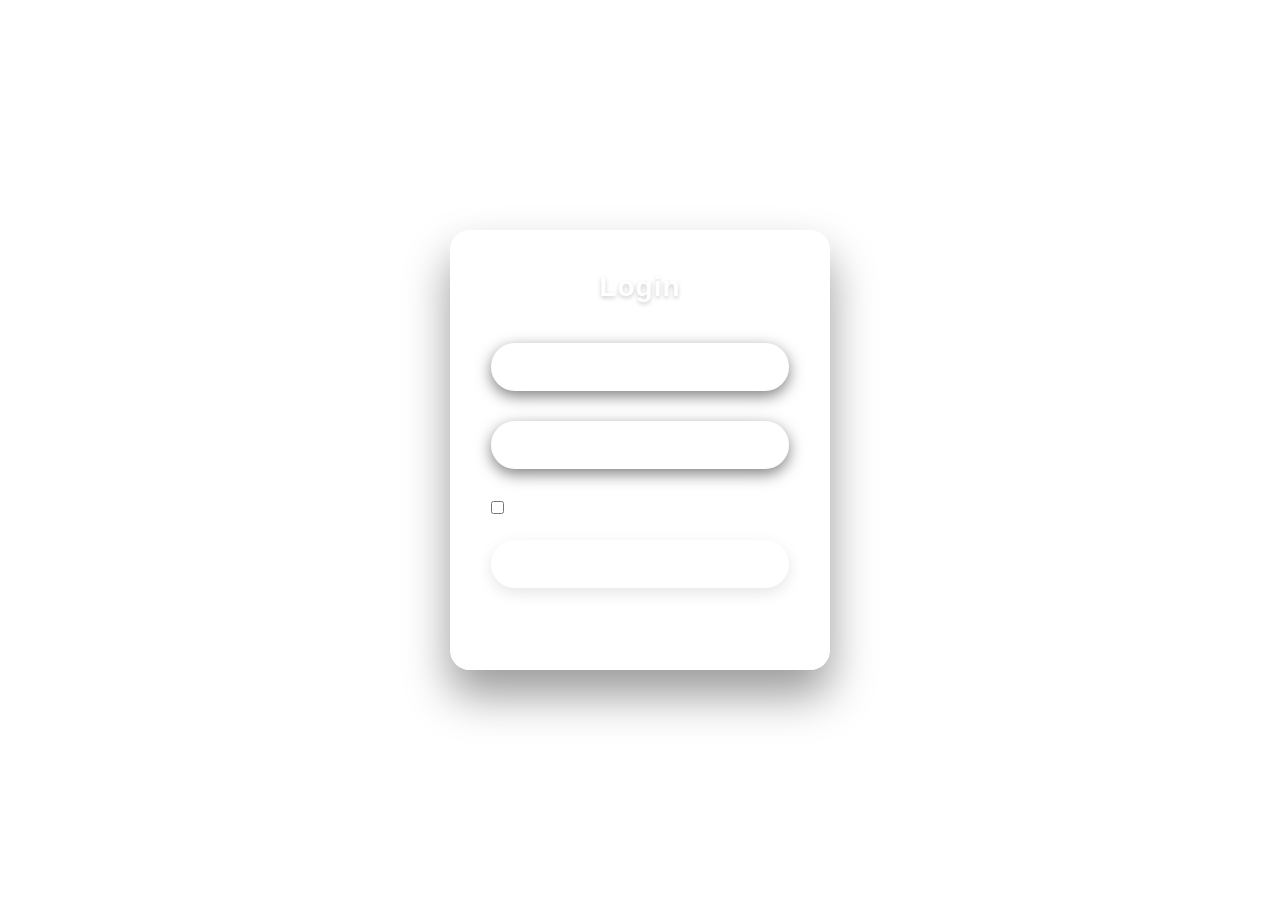
==== dashboard.html @ 79e25f65 "Fix login and add dashboard" ====
<!DOCTYPE html>
<html lang="pt-br">
<head>
    <meta charset="UTF-8">
    <meta name="viewport" content="width=device-width, initial-scale=1.0">
    <title>Dashboard</title>
    <link rel="stylesheet" href="estilos/dashboard.css">
</head>
<body>
    <main>
        <section class="dashboard-card">
            <p class="dashboard-kicker">Dashboard</p>
            <h1 id="welcome-message">Bem-vindo</h1>
            <p class="dashboard-text">Seu login foi realizado com sucesso.</p>
            <button id="logout-btn" class="dashboard-btn" type="button">Logout</button>
        </section>
    </main>

    <script src="script.js"></script>
</body>
</html>
---- estilos/dashboard.css ----
@charset "utf-8";

* {
    margin: 0;
    padding: 0;
    box-sizing: border-box;
    font-family: 'Segoe UI', Tahoma, Geneva, Verdana, sans-serif;
}

body {
    min-height: 100vh;
    background-image: url("../imagem/Galaxya.gif");
    background-size: cover;
    background-position: center;
    display: flex;
    justify-content: center;
    align-items: center;
    overflow: hidden;
}

main {
    width: 100%;
    display: flex;
    justify-content: center;
    padding: 24px;
}

.dashboard-card {
    position: relative;
    width: min(100%, 440px);
    padding: 42px 36px;
    border-radius: 24px;
    backdrop-filter: blur(15px);
    background: rgba(255, 255, 255, 0.1);
    border: 1px solid rgba(255, 255, 255, 0.4);
    box-shadow: 0 25px 45px rgba(0, 0, 0, 0.4);
    overflow: hidden;
    text-align: center;
}

.dashboard-card::before {
    content: '';
    position: absolute;
    top: 0;
    left: -100%;
    width: 100%;
    height: 100%;
    background: rgba(255, 255, 255, 0.05);
    transform: skewX(-15deg);
    transition: 0.5s;
    pointer-events: none;
}

.dashboard-card:hover::before {
    left: 120%;
}

.dashboard-kicker {
    color: rgba(255, 255, 255, 0.8);
    font-size: 14px;
    letter-spacing: 3px;
    text-transform: uppercase;
    margin-bottom: 12px;
}

#welcome-message {
    color: #fff;
    font-size: 30px;
    font-weight: 600;
    line-height: 1.3;
    margin-bottom: 16px;
    text-shadow: 0 2px 4px rgba(0, 0, 0, 0.2);
}

.dashboard-text {
    color: rgba(255, 255, 255, 0.8);
    font-size: 15px;
    line-height: 1.6;
    margin-bottom: 30px;
}

.dashboard-btn {
    width: 100%;
    padding: 15px;
    background: rgba(255, 255, 255, 0.3);
    border: none;
    outline: none;
    border-radius: 35px;
    color: #fff;
    font-size: 16px;
    font-weight: 600;
    cursor: pointer;
    transition: all 0.3s ease;
    box-shadow: 0 5px 15px rgba(0, 0, 0, 0.1);
}

.dashboard-btn:hover {
    background: rgba(255, 255, 255, 0.4);
    transform: translateY(-3px);
    box-shadow: 0 8px 20px rgba(0, 0, 0, 0.2);
}
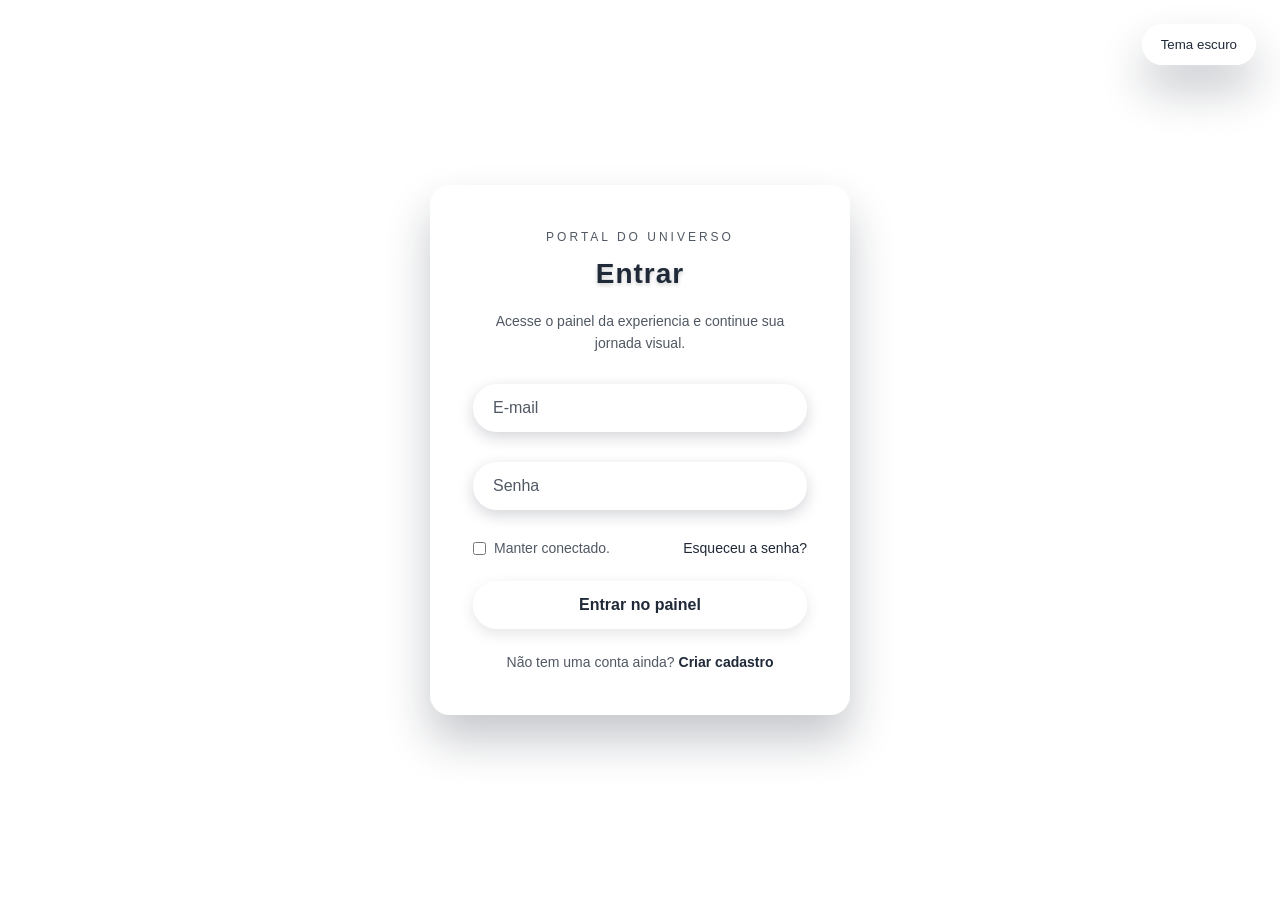
==== commit 774c08a3: "Add register, recover and light theme" ====
--- a/dashboard.html
+++ b/dashboard.html
@@ -3,16 +3,21 @@
 <head>
     <meta charset="UTF-8">
     <meta name="viewport" content="width=device-width, initial-scale=1.0">
-    <title>Dashboard</title>
+    <meta name="description" content="Painel demonstrativo do Portal do Universo.">
+    <title>Portal do Universo | Painel</title>
     <link rel="stylesheet" href="estilos/dashboard.css">
 </head>
-<body>
-    <main>
-        <section class="dashboard-card">
-            <p class="dashboard-kicker">Dashboard</p>
+<body data-page="dashboard">
+    <main class="dashboard-layout">
+        <button class="theme-toggle" type="button" id="theme-toggle" aria-label="Alternar tema">
+            Tema escuro
+        </button>
+
+        <section class="dashboard-card" aria-labelledby="welcome-message">
+            <p class="dashboard-kicker">Portal do Universo</p>
             <h1 id="welcome-message">Bem-vindo</h1>
-            <p class="dashboard-text">Seu login foi realizado com sucesso.</p>
-            <button id="logout-btn" class="dashboard-btn" type="button">Logout</button>
+            <p class="dashboard-text">Seu acesso foi validado nesta demonstração visual.</p>
+            <button id="logout-btn" class="dashboard-btn" type="button">Sair da experiencia</button>
         </section>
     </main>
 
--- a/estilos/dashboard.css
+++ b/estilos/dashboard.css
@@ -1,4 +1,28 @@
 @charset "utf-8";
+
+:root {
+    --text-color: #1f2937;
+    --muted-text: rgba(31, 41, 55, 0.78);
+    --panel-background: rgba(255, 255, 255, 0.24);
+    --panel-border: rgba(255, 255, 255, 0.55);
+    --panel-shadow: 0 25px 45px rgba(15, 23, 42, 0.24);
+    --highlight: rgba(255, 255, 255, 0.18);
+    --button-background: rgba(255, 255, 255, 0.55);
+    --button-background-hover: rgba(255, 255, 255, 0.8);
+    --background-image: url("../imagem/Galaxya.gif");
+}
+
+body[data-theme="dark"] {
+    --text-color: #f8fafc;
+    --muted-text: rgba(248, 250, 252, 0.8);
+    --panel-background: rgba(15, 23, 42, 0.28);
+    --panel-border: rgba(255, 255, 255, 0.24);
+    --panel-shadow: 0 25px 45px rgba(0, 0, 0, 0.45);
+    --highlight: rgba(255, 255, 255, 0.06);
+    --button-background: rgba(255, 255, 255, 0.22);
+    --button-background-hover: rgba(255, 255, 255, 0.32);
+    --background-image: url("../imagem/Galaxya2.png");
+}
 
 * {
     margin: 0;
@@ -9,20 +33,46 @@
 
 body {
     min-height: 100vh;
-    background-image: url("../imagem/Galaxya.gif");
+    min-height: 100dvh;
+    background-image: var(--background-image);
     background-size: cover;
     background-position: center;
     display: flex;
     justify-content: center;
     align-items: center;
-    overflow: hidden;
+    overflow-x: hidden;
+    overflow-y: auto;
 }
 
 main {
     width: 100%;
+    min-height: 100vh;
+    min-height: 100dvh;
     display: flex;
     justify-content: center;
-    padding: 24px;
+    align-items: center;
+    padding: 32px 24px;
+}
+
+.theme-toggle {
+    position: fixed;
+    top: 24px;
+    right: 24px;
+    padding: 12px 18px;
+    border: 1px solid var(--panel-border);
+    border-radius: 999px;
+    background: var(--panel-background);
+    color: var(--text-color);
+    backdrop-filter: blur(14px);
+    box-shadow: var(--panel-shadow);
+    cursor: pointer;
+    transition: transform 0.3s ease, background 0.3s ease;
+    z-index: 20;
+}
+
+.theme-toggle:hover {
+    transform: translateY(-2px);
+    background: var(--button-background-hover);
 }
 
 .dashboard-card {
@@ -31,9 +81,9 @@
     padding: 42px 36px;
     border-radius: 24px;
     backdrop-filter: blur(15px);
-    background: rgba(255, 255, 255, 0.1);
-    border: 1px solid rgba(255, 255, 255, 0.4);
-    box-shadow: 0 25px 45px rgba(0, 0, 0, 0.4);
+    background: var(--panel-background);
+    border: 1px solid var(--panel-border);
+    box-shadow: var(--panel-shadow);
     overflow: hidden;
     text-align: center;
 }
@@ -45,7 +95,7 @@
     left: -100%;
     width: 100%;
     height: 100%;
-    background: rgba(255, 255, 255, 0.05);
+    background: var(--highlight);
     transform: skewX(-15deg);
     transition: 0.5s;
     pointer-events: none;
@@ -56,15 +106,15 @@
 }
 
 .dashboard-kicker {
-    color: rgba(255, 255, 255, 0.8);
-    font-size: 14px;
+    color: var(--muted-text);
+    font-size: 12px;
     letter-spacing: 3px;
     text-transform: uppercase;
-    margin-bottom: 12px;
+    margin-bottom: 14px;
 }
 
 #welcome-message {
-    color: #fff;
+    color: var(--text-color);
     font-size: 30px;
     font-weight: 600;
     line-height: 1.3;
@@ -73,7 +123,7 @@
 }
 
 .dashboard-text {
-    color: rgba(255, 255, 255, 0.8);
+    color: var(--muted-text);
     font-size: 15px;
     line-height: 1.6;
     margin-bottom: 30px;
@@ -82,11 +132,11 @@
 .dashboard-btn {
     width: 100%;
     padding: 15px;
-    background: rgba(255, 255, 255, 0.3);
+    background: var(--button-background);
     border: none;
     outline: none;
     border-radius: 35px;
-    color: #fff;
+    color: var(--text-color);
     font-size: 16px;
     font-weight: 600;
     cursor: pointer;
@@ -95,7 +145,65 @@
 }
 
 .dashboard-btn:hover {
-    background: rgba(255, 255, 255, 0.4);
+    background: var(--button-background-hover);
     transform: translateY(-3px);
     box-shadow: 0 8px 20px rgba(0, 0, 0, 0.2);
 }
+
+@media (min-width: 768px) {
+    main {
+        padding: 40px 32px;
+    }
+
+    .dashboard-card {
+        width: min(100%, 480px);
+    }
+}
+
+@media (max-width: 767px) {
+    main {
+        padding: 88px 18px 24px;
+    }
+
+    .dashboard-card {
+        width: 100%;
+    }
+}
+
+@media (max-width: 520px) {
+    main {
+        align-items: center;
+        justify-content: center;
+        flex-direction: column;
+        gap: 16px;
+        padding: 20px 14px;
+    }
+
+    .theme-toggle {
+        position: static;
+        width: calc(100% - 28px);
+        max-width: 420px;
+        padding: 12px 14px;
+        font-size: 14px;
+    }
+
+    .dashboard-card {
+        max-width: 420px;
+        padding: 28px 20px;
+        border-radius: 18px;
+    }
+
+    #welcome-message {
+        font-size: 24px;
+    }
+
+    .dashboard-kicker,
+    .dashboard-text {
+        font-size: 13px;
+    }
+
+    .dashboard-btn {
+        padding: 14px;
+        font-size: 15px;
+    }
+}
